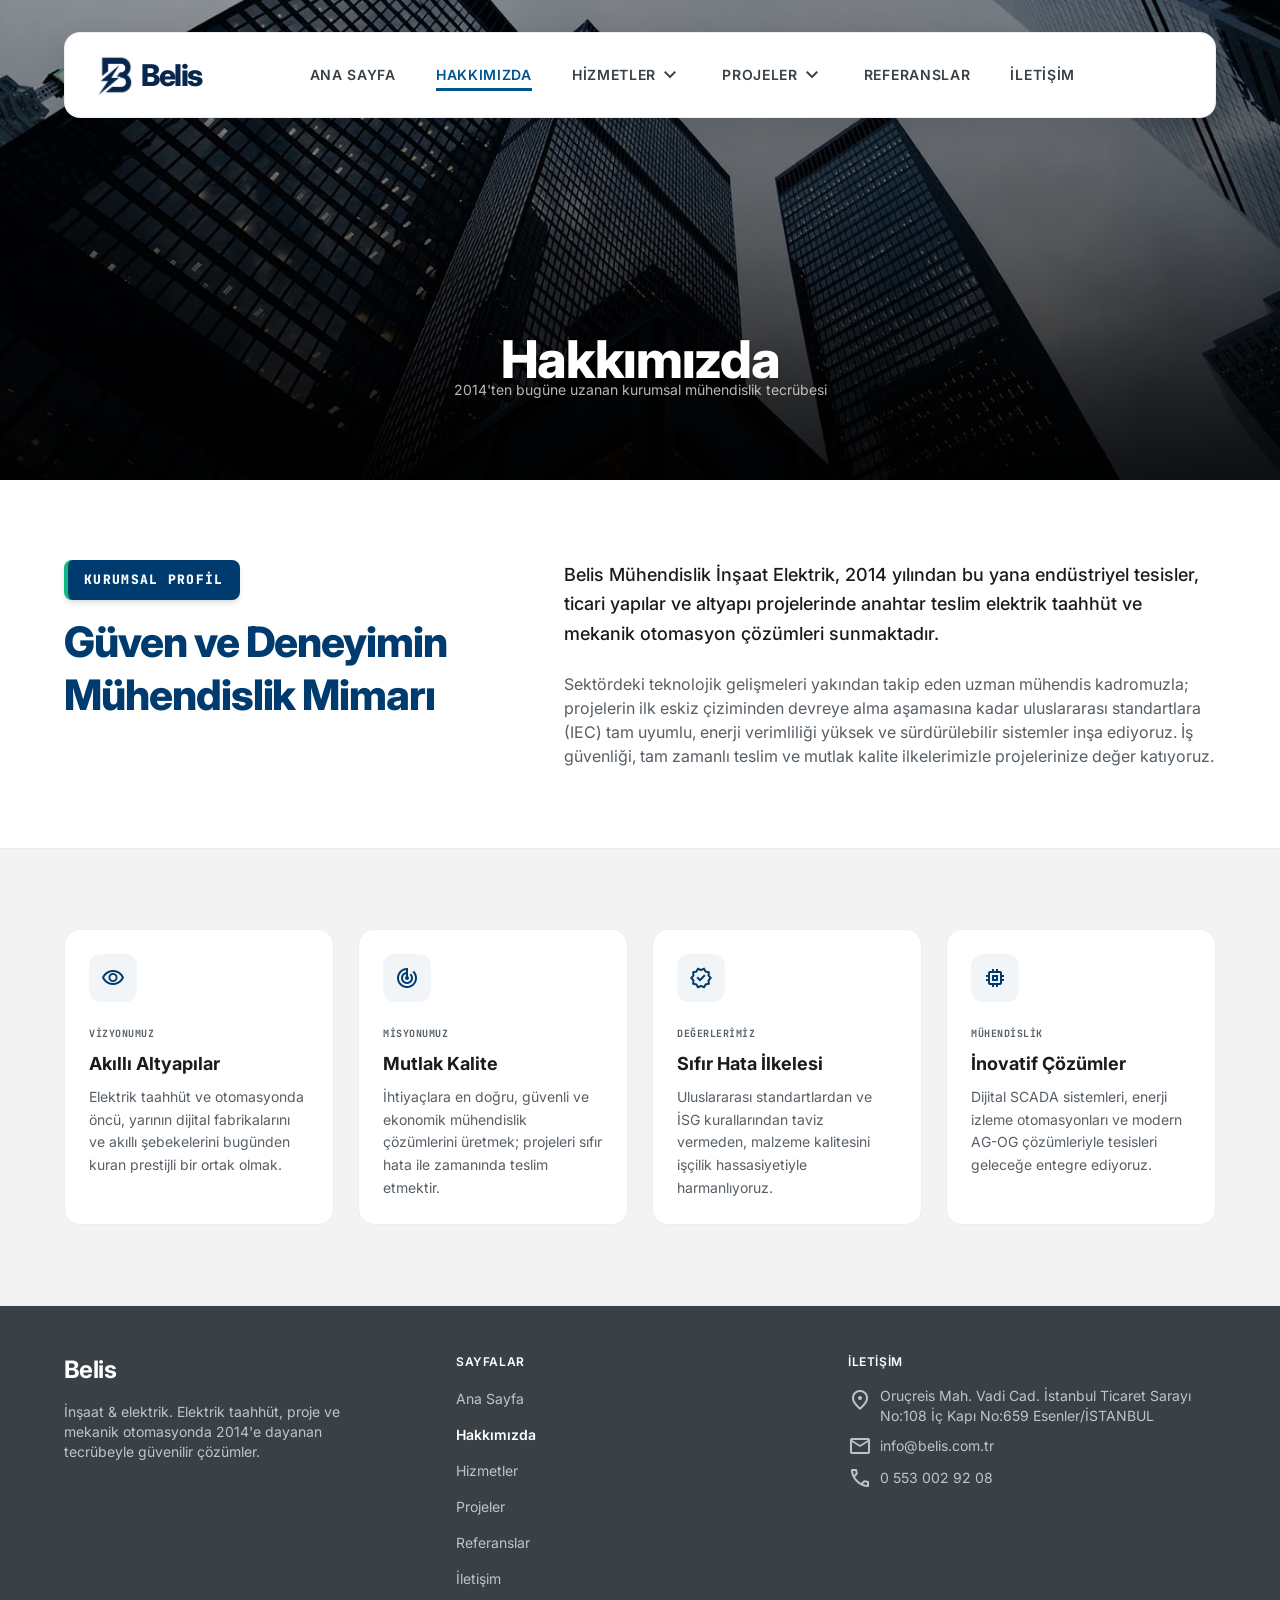
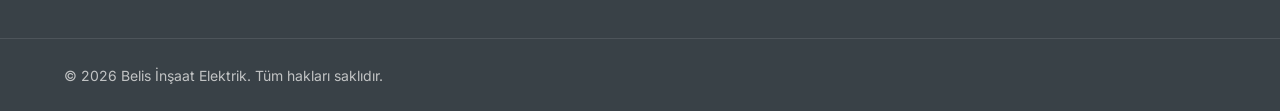
==== hakkimizda.html @ 2d5fd963 "İlk commit: Belis Elektrik kurumsal sitesi Statik HTML/Tailwind site (index, hakkımızda, hizmetler, " ====
<!DOCTYPE html>
<html lang="tr">
<head>
<meta charset="utf-8"/>
<meta content="width=device-width, initial-scale=1.0, viewport-fit=cover" name="viewport"/>
<title>Hakkımızda | Belis Mühendislik İnşaat Elektrik</title>
<meta content="Belis'in köklü geçmişi, vizyonu, misyonu ve endüstriyel elektrik taahhüt sektöründeki mühendislik ilkeleri." name="description"/>
<link rel="canonical" href="https://www.beliselektrik.com.tr/hakkimizda.html"/>
<meta property="og:type" content="website"/>
<meta property="og:site_name" content="Belis Mühendislik"/>
<meta property="og:locale" content="tr_TR"/>
<meta property="og:url" content="https://www.beliselektrik.com.tr/hakkimizda.html"/>
<meta property="og:title" content="Hakkımızda | Belis Mühendislik İnşaat Elektrik"/>
<meta property="og:description" content="Belis'in köklü geçmişi, vizyonu, misyonu ve endüstriyel elektrik taahhüt sektöründeki mühendislik ilkeleri."/>
<meta property="og:image" content="https://www.beliselektrik.com.tr/assets/hakkimizda_bg.jpg"/>
<meta name="twitter:card" content="summary_large_image"/>
<meta name="twitter:title" content="Hakkımızda | Belis Mühendislik İnşaat Elektrik"/>
<meta name="twitter:description" content="Belis'in köklü geçmişi, vizyonu, misyonu ve endüstriyel elektrik taahhüt sektöründeki mühendislik ilkeleri."/>
<meta name="twitter:image" content="https://www.beliselektrik.com.tr/assets/hakkimizda_bg.jpg"/>
<link rel="preconnect" href="https://fonts.googleapis.com"/>
<link rel="preconnect" href="https://fonts.gstatic.com" crossorigin="anonymous"/>
<link rel="icon" href="data:image/svg+xml,%3Csvg xmlns='http://www.w3.org/2000/svg' viewBox='0 0 64 64'%3E%3Crect width='64' height='64' rx='14' fill='%23003B6F'/%3E%3Cpath d='M37 6 14 38h13l-5 20 26-34H33l4-18z' fill='%2310B981'/%3E%3C/svg%3E"/>
<link href="assets/tailwind.css" rel="stylesheet"/>
<link href="https://fonts.googleapis.com/css2?family=Inter:wght@400;500;600;700;800&family=JetBrains+Mono:wght@400;500;600;700&display=swap" rel="stylesheet" media="print" onload="this.media='all'"/>
<link href="https://fonts.googleapis.com/css2?family=Material+Symbols+Outlined:wght,FILL@100..700,0..1&display=swap" rel="stylesheet" media="print" onload="this.media='all'"/>
<noscript><link href="https://fonts.googleapis.com/css2?family=Inter:wght@400;500;600;700;800&family=JetBrains+Mono:wght@400;500;600;700&display=swap" rel="stylesheet"/><link href="https://fonts.googleapis.com/css2?family=Material+Symbols+Outlined:wght,FILL@100..700,0..1&display=swap" rel="stylesheet"/><style>.material-symbols-outlined{opacity:1}</style></noscript>
<style>.material-symbols-outlined{opacity:0;transition:opacity .25s ease}html.ms-ready .material-symbols-outlined{opacity:1}</style>
<script>(function(){var r=function(){document.documentElement.classList.add('ms-ready')};if(document.fonts&&document.fonts.load){document.fonts.load('24px "Material Symbols Outlined"').then(r,r);setTimeout(r,2500)}else{r()}})();</script>

<style>
.brand-icon { height: 32px; width: auto; display: block; }
@media (min-width: 768px) { .brand-icon { height: 40px; } }
.brand-icon-mobile { height: 28px; width: auto; display: block; }
.page-banner { height: 320px; padding-bottom: 48px; }
@media (min-width: 768px) { .page-banner { height: 400px; padding-bottom: 80px; } }
@media (min-width: 1280px) { .page-banner { height: 480px; } }
.nav-link { position: relative; padding: 6px 0; }
.nav-link::after {
  content: ""; position: absolute; left: 0; bottom: 0; height: 3px; width: 100%;
  background: #00558f; transform: scaleX(0); transform-origin: left;
  transition: transform .3s cubic-bezier(0.4, 0, 0.2, 1);
}
.nav-link:hover::after, .nav-link.active::after { transform: scaleX(1); }
.brand-text-header, .brand-text-drawer { font-weight: 800; letter-spacing: -0.05em; color: #08274F; font-family: 'Inter', sans-serif; }
.brand-text-header { font-size: 24px; }
.brand-text-drawer { font-size: 24px; }
@media (min-width: 768px) { .brand-text-header { font-size: 30px; } }

/* ===== Mobil cam menü ===== */
#mobile-menu { visibility: hidden; }
#mobile-menu .mm-bg { opacity: 0; transition: opacity .3s ease; background: rgba(249,250,251,.72); backdrop-filter: blur(22px); -webkit-backdrop-filter: blur(22px); }
#mobile-menu .mm-item { opacity: 0; transform: translateY(16px); transition: opacity .4s ease, transform .4s ease; }
#mobile-menu.open { visibility: visible; }
#mobile-menu.open .mm-bg { opacity: 1; }
#mobile-menu.open .mm-item { opacity: 1; transform: none; }
#mobile-menu.open .mm-item:nth-child(1) { transition-delay: .18s; }
#mobile-menu.open .mm-item:nth-child(2) { transition-delay: .24s; }
#mobile-menu.open .mm-item:nth-child(3) { transition-delay: .30s; }
#mobile-menu.open .mm-item:nth-child(4) { transition-delay: .36s; }
#mobile-menu.open .mm-item:nth-child(5) { transition-delay: .42s; }
#mobile-menu.open .mm-item:nth-child(6) { transition-delay: .48s; }
#mobile-menu.open .mm-item:nth-child(7) { transition-delay: .54s; }
.mm-link { display: flex; align-items: center; justify-content: space-between; padding: 14px 6px; font-size: 17px; font-weight: 700; color: #1a2733; border-bottom: 1px solid rgba(57,65,71,.1); }
.mm-sub { display: flex; flex-direction: column; max-height: 0; overflow: hidden; transition: max-height .35s ease; }
.mm-sub > a, .mm-sub > button { flex-shrink: 0; }
/* Menü açıkken üst bar üstte kalır; hamburger simgesi yerinde X'e dönüşür */
#close-mm-btn { display: none; }
#mobile-menu .relative > div:first-child { display: none; } /* menü içi eski Belis+X satırı */
#mobile-menu nav { padding-top: 56px; }
body.mm-open #site-header { z-index: 70; }
.mm-sub.open { max-height: 260px; }
.mm-sub a { display: flex; align-items: center; gap: 10px; width: 100%; padding: 12px 8px 12px 18px; font-size: 15px; font-weight: 600; color: #394147; }
.mm-sub .sub-dot { width: 7px; height: 7px; border-radius: 9999px; background: #FF9500; box-shadow: 0 0 0 3px rgba(255,149,0,.18); flex-shrink: 0; }
.mm-chev { transition: transform .3s ease; }
.mm-chev.rot { transform: rotate(180deg); }

/* ===== iPhone çentik / güvenli alan ===== */
@supports (padding: env(safe-area-inset-top)) {
  #site-header { padding-top: env(safe-area-inset-top); }
  #mobile-menu > div.relative {
    padding-top: calc(1.75rem + env(safe-area-inset-top));
    padding-bottom: calc(2.5rem + env(safe-area-inset-bottom));
  }
}
@media (prefers-reduced-motion: reduce) {
  #mobile-menu .mm-bg, #mobile-menu .mm-item, .mm-sub, .mm-chev { transition: none; }
}
</style>
</head>
<body class="bg-background text-on-background font-body text-body-md antialiased overflow-x-hidden">

<!-- MOBIL ÇEKMECE MENÜ -->
<!-- MOBİL CAM MENÜ -->
<div class="fixed inset-0 z-[60] hidden" id="mobile-menu">
  <div class="mm-bg absolute inset-0"></div>
  <div class="relative h-full flex flex-col px-7 pt-7 pb-10 overflow-y-auto">
    <div class="flex items-center justify-between mb-8">
      <span class="flex items-center gap-2">
        <img src="assets/belis-icon.png" alt="" aria-hidden="true" class="brand-icon-mobile" width="36" height="40"/>
        <span class="brand-text-drawer">Belis</span>
      </span>
      <button aria-label="Menüyü kapat" class="p-2.5 bg-white/80 rounded-full shadow-sm text-industrial-gray" id="close-mm-btn">
        <span class="material-symbols-outlined">close</span>
      </button>
    </div>
    <nav class="flex flex-col">
      <a class="mm-item mm-link" href="index.html">Ana Sayfa</a>
      <a class="mm-item mm-link text-primary" href="hakkimizda.html">Hakkımızda</a>
      <div class="mm-item">
        <button class="mm-link w-full" id="mm-hizmetler-btn" type="button">
          Hizmetler
          <span class="material-symbols-outlined mm-chev" id="mm-chev">expand_more</span>
        </button>
        <div class="mm-sub" id="mm-sub">
          <a href="hizmetler.html?kategori=alcak-gerilim"><span class="sub-dot"></span> Alçak Gerilim Sistemleri</a>
          <a href="hizmetler.html?kategori=zayif-akim"><span class="sub-dot"></span> Zayıf Akım Sistemleri</a>
          <a href="hizmetler.html?kategori=orta-gerilim"><span class="sub-dot"></span> Orta Gerilim Sistemleri</a>
        </div>
      </div>
      <div class="mm-item">
        <button class="mm-link w-full" id="mm-projeler-btn" type="button">
          Projeler
          <span class="material-symbols-outlined mm-chev" id="mm-chev-projeler">expand_more</span>
        </button>
        <div class="mm-sub" id="mm-sub-projeler">
          <a href="projeler.html?durum=tamamlanan"><span class="sub-dot"></span> Tamamlanan Projeler</a>
          <a href="projeler.html?durum=devam-eden"><span class="sub-dot"></span> Devam Eden Projeler</a>
        </div>
      </div>
      <a class="mm-item mm-link" href="referanslar.html">Referanslar</a>
      <a class="mm-item mm-link" href="iletisim.html">İletişim</a>
    </nav>
  </div>
</div>

<!-- SABİT ÜST MENÜ (HEADER) -->
<header class="fixed top-0 w-full z-40 mt-3 md:mt-8 px-margin-mobile md:px-margin-desktop" id="site-header">
  <div class="max-w-max-width mx-auto bg-white shadow-[0_10px_30px_rgba(0,0,0,0.12)] rounded-2xl border border-gray-200/70 flex items-center justify-between px-4 py-2 md:px-8 md:py-4 transition-all duration-300">
    <div class="flex items-center gap-4">
      <a class="brand flex items-center gap-2" href="index.html">
        <img src="assets/belis-icon.png" alt="" aria-hidden="true" class="brand-icon" width="36" height="40"/>
        <span class="brand-text-header">Belis</span>
      </a>
    </div>
    <nav class="hidden lg:flex items-center gap-10">
      <a class="nav-link text-industrial-gray hover:text-primary font-body text-label-bold tracking-wider uppercase transition-colors" href="index.html">Ana Sayfa</a>
      <a class="nav-link text-primary font-body text-label-bold tracking-wider uppercase transition-colors active" href="hakkimizda.html">Hakkımızda</a>
      <div class="relative group py-2">
        <a class="nav-link text-industrial-gray hover:text-primary font-body text-label-bold tracking-wider uppercase transition-colors flex items-center gap-0.5 cursor-pointer" href="hizmetler.html">
          Hizmetler <span class="material-symbols-outlined text-[18px]">expand_more</span>
        </a>
        <div class="absolute left-0 top-full pt-4 hidden group-hover:block z-50">
          <div class="w-56 bg-[#1a202c] border border-gray-700 rounded-xl shadow-xl py-2">
            <a href="hizmetler.html?kategori=alcak-gerilim" class="block w-full text-left px-5 py-3 text-sm font-semibold text-white hover:bg-gray-800 hover:text-primary transition-colors uppercase tracking-wider">Alçak Gerilim</a>
            <a href="hizmetler.html?kategori=zayif-akim" class="block w-full text-left px-5 py-3 text-sm font-semibold text-white hover:bg-gray-800 hover:text-primary transition-colors uppercase tracking-wider">Zayıf Akım</a>
            <a href="hizmetler.html?kategori=orta-gerilim" class="block w-full text-left px-5 py-3 text-sm font-semibold text-white hover:bg-gray-800 hover:text-primary transition-colors uppercase tracking-wider">Orta Gerilim</a>
          </div>
        </div>
      </div>
      <div class="relative group py-2">
        <a class="nav-link text-industrial-gray hover:text-primary font-body text-label-bold tracking-wider uppercase transition-colors flex items-center gap-0.5 cursor-pointer" href="projeler.html">
          Projeler <span class="material-symbols-outlined text-[18px]">expand_more</span>
        </a>
        <div class="absolute left-0 top-full pt-4 hidden group-hover:block z-50">
          <div class="w-56 bg-[#1a202c] border border-gray-700 rounded-xl shadow-xl py-2">
            <a href="projeler.html?durum=tamamlanan" class="block w-full text-left px-5 py-3 text-sm font-semibold text-white hover:bg-gray-800 hover:text-primary transition-colors uppercase tracking-wider">Tamamlanan Projeler</a>
            <a href="projeler.html?durum=devam-eden" class="block w-full text-left px-5 py-3 text-sm font-semibold text-white hover:bg-gray-800 hover:text-primary transition-colors uppercase tracking-wider">Devam Eden Projeler</a>
          </div>
        </div>
      </div>
      <a class="nav-link text-industrial-gray hover:text-primary font-body text-label-bold tracking-wider uppercase transition-colors" href="referanslar.html">Referanslar</a>
      <a class="nav-link text-industrial-gray hover:text-primary font-body text-label-bold tracking-wider uppercase transition-colors" href="iletisim.html">İletişim</a>
    </nav>
    <div class="flex items-center gap-3">
      <button aria-label="Menüyü aç" class="lg:hidden p-2 text-industrial-gray hover:bg-black/5 rounded-full flex items-center" id="menu-btn"><span class="material-symbols-outlined text-[26px]">menu</span></button>
    </div>
  </div>
</header>

<main>
  <!-- SİNEMATİK ARKA PLANLI SAYFA BAŞLIĞI BANNERI -->
  <section class="page-banner relative w-full flex items-end justify-center overflow-hidden bg-industrial-gray">
    <img src="assets/hakkimizda_bg.jpg" alt="Belis Mühendislik Hakkımızda" width="1600" height="533" fetchpriority="high" decoding="async" class="absolute inset-0 z-0 w-full h-full object-cover select-none pointer-events-none"/>
    <div class="absolute inset-0 z-10 bg-gradient-to-t from-black/80 via-black/50 to-black/30"></div>
    <div class="relative z-20 max-w-max-width mx-auto px-margin-mobile md:px-margin-desktop text-center w-full">
      <h1 class="text-[36px] md:text-[52px] font-extrabold text-surface-white tracking-tight drop-shadow-md">
        Hakkımızda
      </h1>
      <p class="text-surface-variant/80 text-body-sm mt-2 max-w-xl mx-auto drop-shadow">
        2014'ten bugüne uzanan kurumsal mühendislik tecrübesi
      </p>
    </div>
  </section>

  <!-- BİZ KİMİZ / KURUMSAL ÖZET BÖLÜMÜ -->
  <section class="py-14 md:py-20 bg-white">
    <div class="max-w-max-width mx-auto px-margin-mobile md:px-margin-desktop">
      <div class="grid grid-cols-1 lg:grid-cols-12 gap-12 items-start">
        <div class="lg:col-span-5">
          <span class="inline-flex items-center max-w-max px-4 py-2 rounded-lg bg-[#003B6F] text-white font-label text-[13px] font-extrabold tracking-widest uppercase mb-4 shadow-md border-l-4 border-[#10B981]">
            KURUMSAL PROFİL
          </span>
          <h2 class="text-[32px] md:text-[42px] font-extrabold text-[#003B6F] leading-tight tracking-tight">
            Güven ve Deneyimin Mühendislik Mimarı
          </h2>
        </div>
        <div class="lg:col-span-7 text-on-surface-variant space-y-6 text-body-lg leading-relaxed">
          <p class="font-medium text-on-surface">
            Belis Mühendislik İnşaat Elektrik, 2014 yılından bu yana endüstriyel tesisler, ticari yapılar ve altyapı projelerinde anahtar teslim elektrik taahhüt ve mekanik otomasyon çözümleri sunmaktadır.
          </p>
          <p class="text-body-md text-secondary">
            Sektördeki teknolojik gelişmeleri yakından takip eden uzman mühendis kadromuzla; projelerin ilk eskiz çiziminden devreye alma aşamasına kadar uluslararası standartlara (IEC) tam uyumlu, enerji verimliliği yüksek ve sürdürülebilir sistemler inşa ediyoruz. İş güvenliği, tam zamanlı teslim ve mutlak kalite ilkelerimizle projelerinize değer katıyoruz.
          </p>
        </div>
      </div>
    </div>
  </section>

  <!-- VİZYON, MİSYON, KALİTE & TEKNOLOJİ (4'LÜ PARLAMA EFEKTLİ KARTLAR) -->
  <section class="py-14 md:py-20 bg-surface-container-low border-t border-b border-outline-variant/20">
    <div class="max-w-max-width mx-auto px-margin-mobile md:px-margin-desktop">
      <div class="grid grid-cols-1 sm:grid-cols-2 lg:grid-cols-4 gap-6">
        
        <!-- 1. Vizyon Kartı -->
        <div class="group bg-white rounded-2xl p-6 border border-outline-variant/30 hover:border-[#10B981] hover:shadow-[0_15px_30px_rgba(16,185,129,0.12)] hover:-translate-y-1 transition-all duration-300 flex flex-col cursor-pointer">
          <div class="w-12 h-12 rounded-xl bg-[#003B6F]/5 flex items-center justify-center text-[#003B6F] mb-5 transition-all duration-300 group-hover:bg-[#10B981] group-hover:text-white transform group-hover:rotate-12">
            <span class="material-symbols-outlined text-[24px]">visibility</span>
          </div>
          <span class="text-[10px] font-label font-bold tracking-wider text-secondary uppercase mb-1">VİZYONUMUZ</span>
          <h3 class="text-body-lg text-on-surface font-bold mb-2 group-hover:text-[#003B6F] transition-colors">Akıllı Altyapılar</h3>
          <p class="text-body-sm text-secondary leading-relaxed">
            Elektrik taahhüt ve otomasyonda öncü, yarının dijital fabrikalarını ve akıllı şebekelerini bugünden kuran prestijli bir ortak olmak.
          </p>
        </div>

        <!-- 2. Misyon Kartı -->
        <div class="group bg-white rounded-2xl p-6 border border-outline-variant/30 hover:border-[#10B981] hover:shadow-[0_15px_30px_rgba(16,185,129,0.12)] hover:-translate-y-1 transition-all duration-300 flex flex-col cursor-pointer">
          <div class="w-12 h-12 rounded-xl bg-[#003B6F]/5 flex items-center justify-center text-[#003B6F] mb-5 transition-all duration-300 group-hover:bg-[#10B981] group-hover:text-white transform group-hover:rotate-12">
            <span class="material-symbols-outlined text-[24px]">track_changes</span>
          </div>
          <span class="text-[10px] font-label font-bold tracking-wider text-secondary uppercase mb-1">MİSYONUMUZ</span>
          <h3 class="text-body-lg text-on-surface font-bold mb-2 group-hover:text-[#003B6F] transition-colors">Mutlak Kalite</h3>
          <p class="text-body-sm text-secondary leading-relaxed">
            İhtiyaçlara en doğru, güvenli ve ekonomik mühendislik çözümlerini üretmek; projeleri sıfır hata ile zamanında teslim etmektir.
          </p>
        </div>

        <!-- 3. Kalite Politikası -->
        <div class="group bg-white rounded-2xl p-6 border border-outline-variant/30 hover:border-[#10B981] hover:shadow-[0_15px_30px_rgba(16,185,129,0.12)] hover:-translate-y-1 transition-all duration-300 flex flex-col cursor-pointer">
          <div class="w-12 h-12 rounded-xl bg-[#003B6F]/5 flex items-center justify-center text-[#003B6F] mb-5 transition-all duration-300 group-hover:bg-[#10B981] group-hover:text-white transform group-hover:rotate-12">
            <span class="material-symbols-outlined text-[24px]">verified</span>
          </div>
          <span class="text-[10px] font-label font-bold tracking-wider text-secondary uppercase mb-1">DEĞERLERİMİZ</span>
          <h3 class="text-body-lg text-on-surface font-bold mb-2 group-hover:text-[#003B6F] transition-colors">Sıfır Hata İlkelesi</h3>
          <p class="text-body-sm text-secondary leading-relaxed">
            Uluslararası standartlardan ve İSG kurallarından taviz vermeden, malzeme kalitesini işçilik hassasiyetiyle harmanlıyoruz.
          </p>
        </div>

        <!-- 4. Teknoloji Odağı -->
        <div class="group bg-white rounded-2xl p-6 border border-outline-variant/30 hover:border-[#10B981] hover:shadow-[0_15px_30px_rgba(16,185,129,0.12)] hover:-translate-y-1 transition-all duration-300 flex flex-col cursor-pointer">
          <div class="w-12 h-12 rounded-xl bg-[#003B6F]/5 flex items-center justify-center text-[#003B6F] mb-5 transition-all duration-300 group-hover:bg-[#10B981] group-hover:text-white transform group-hover:rotate-12">
            <span class="material-symbols-outlined text-[24px]">memory</span>
          </div>
          <span class="text-[10px] font-label font-bold tracking-wider text-secondary uppercase mb-1">MÜHENDİSLİK</span>
          <h3 class="text-body-lg text-on-surface font-bold mb-2 group-hover:text-[#003B6F] transition-colors">İnovatif Çözümler</h3>
          <p class="text-body-sm text-secondary leading-relaxed">
            Dijital SCADA sistemleri, enerji izleme otomasyonları ve modern AG-OG çözümleriyle tesisleri geleceğe entegre ediyoruz.
          </p>
        </div>

      </div>
    </div>
  </section>
</main>

<!-- ALT BİLGİ ALANI (FOOTER) -->
<footer class="bg-industrial-gray text-surface-white w-full">
<div class="grid grid-cols-1 md:grid-cols-12 gap-gutter px-margin-mobile md:px-margin-desktop py-12 max-w-max-width mx-auto">
<div class="md:col-span-4 flex flex-col mb-8 md:mb-0">
<span class="text-headline-md text-surface-white font-bold tracking-tight mb-4">Belis</span>
<p class="text-body-sm text-surface-variant/80 max-w-xs mb-6">İnşaat &amp; elektrik. Elektrik taahhüt, proje ve mekanik otomasyonda 2014'e dayanan tecrübeyle güvenilir çözümler.</p>
</div>
<div class="md:col-span-4 flex flex-col mb-8 md:mb-0">
<h4 class="text-label-bold text-surface-white mb-4 uppercase tracking-wider text-xs">Sayfalar</h4>
<ul class="flex flex-col gap-3">
<li><a class="text-body-sm text-surface-variant/80 hover:text-surface-white" href="index.html">Ana Sayfa</a></li>
<li><a class="text-body-sm text-surface-white font-semibold" href="hakkimizda.html">Hakkımızda</a></li>
<li><a class="text-body-sm text-surface-variant/80 hover:text-surface-white" href="hizmetler.html">Hizmetler</a></li>
<li><a class="text-body-sm text-surface-variant/80 hover:text-surface-white" href="projeler.html">Projeler</a></li>
<li><a class="text-body-sm text-surface-variant/80 hover:text-surface-white" href="referanslar.html">Referanslar</a></li>
<li><a class="text-body-sm text-surface-variant/80 hover:text-surface-white" href="iletisim.html">İletişim</a></li>
</ul>
</div>
<div class="md:col-span-4 flex flex-col">
<h4 class="text-label-bold text-surface-white mb-4 uppercase tracking-wider text-xs">İletişim</h4>
<address class="text-body-sm text-surface-variant/80 not-italic flex flex-col gap-2">
<span class="flex items-start gap-2"><span class="material-symbols-outlined text-[16px] mt-0.5">location_on</span> Oruçreis Mah. Vadi Cad. İstanbul Ticaret Sarayı No:108 İç Kapı No:659 Esenler/İSTANBUL</span>
<span class="flex items-center gap-2"><span class="material-symbols-outlined text-[16px]">mail</span> info@belis.com.tr</span>
<span class="flex items-center gap-2"><span class="material-symbols-outlined text-[16px]">call</span> 0 553 002 92 08</span>
</address>
</div>
</div>
<div class="w-full border-t border-surface-white/10 px-margin-mobile md:px-margin-desktop py-6">
<div class="max-w-max-width mx-auto">
<span class="text-body-sm text-surface-variant/80">© <span id="current-year">2026</span> Belis İnşaat Elektrik. Tüm hakları saklıdır.</span>
</div>
</div>
</footer>

<script>
    // Mobil cam menü
  const menuBtn = document.getElementById('menu-btn');
  const mm = document.getElementById('mobile-menu');
  const closeMmBtn = document.getElementById('close-mm-btn');
  const mmHizBtn = document.getElementById('mm-hizmetler-btn');
  const mmSub = document.getElementById('mm-sub');
  const mmChev = document.getElementById('mm-chev');

  const menuIcon = menuBtn ? menuBtn.querySelector('.material-symbols-outlined') : null;
  function openMm() {
    mm.classList.remove('hidden');
    document.body.classList.add('mm-open');
    if (menuIcon) menuIcon.textContent = 'close';
    if (menuBtn) menuBtn.setAttribute('aria-label', 'Menüyü kapat');
    requestAnimationFrame(() => requestAnimationFrame(() => mm.classList.add('open')));
    document.body.style.overflow = 'hidden';
  }
  function closeMm() {
    mm.classList.remove('open');
    document.body.classList.remove('mm-open');
    if (menuIcon) menuIcon.textContent = 'menu';
    if (menuBtn) menuBtn.setAttribute('aria-label', 'Menüyü aç');
    setTimeout(() => mm.classList.add('hidden'), 400);
    document.body.style.overflow = '';
  }
  if (menuBtn) menuBtn.addEventListener('click', () => {
    if (document.body.classList.contains('mm-open')) closeMm(); else openMm();
  });
  if (closeMmBtn) closeMmBtn.addEventListener('click', closeMm);

  // Footer yılı
  const yearEl = document.getElementById('current-year');
  if (yearEl) yearEl.textContent = new Date().getFullYear();
  if (mmHizBtn) mmHizBtn.addEventListener('click', () => {
    mmSub.classList.toggle('open');
    mmChev.classList.toggle('rot');
  });

  // Mobil menü: Projeler alt menüsü
  const mmProjBtn = document.getElementById('mm-projeler-btn');
  const mmSubProj = document.getElementById('mm-sub-projeler');
  const mmChevProj = document.getElementById('mm-chev-projeler');
  if (mmProjBtn) mmProjBtn.addEventListener('click', () => {
    mmSubProj.classList.toggle('open');
    mmChevProj.classList.toggle('rot');
  });
</script>
</body>
</html>
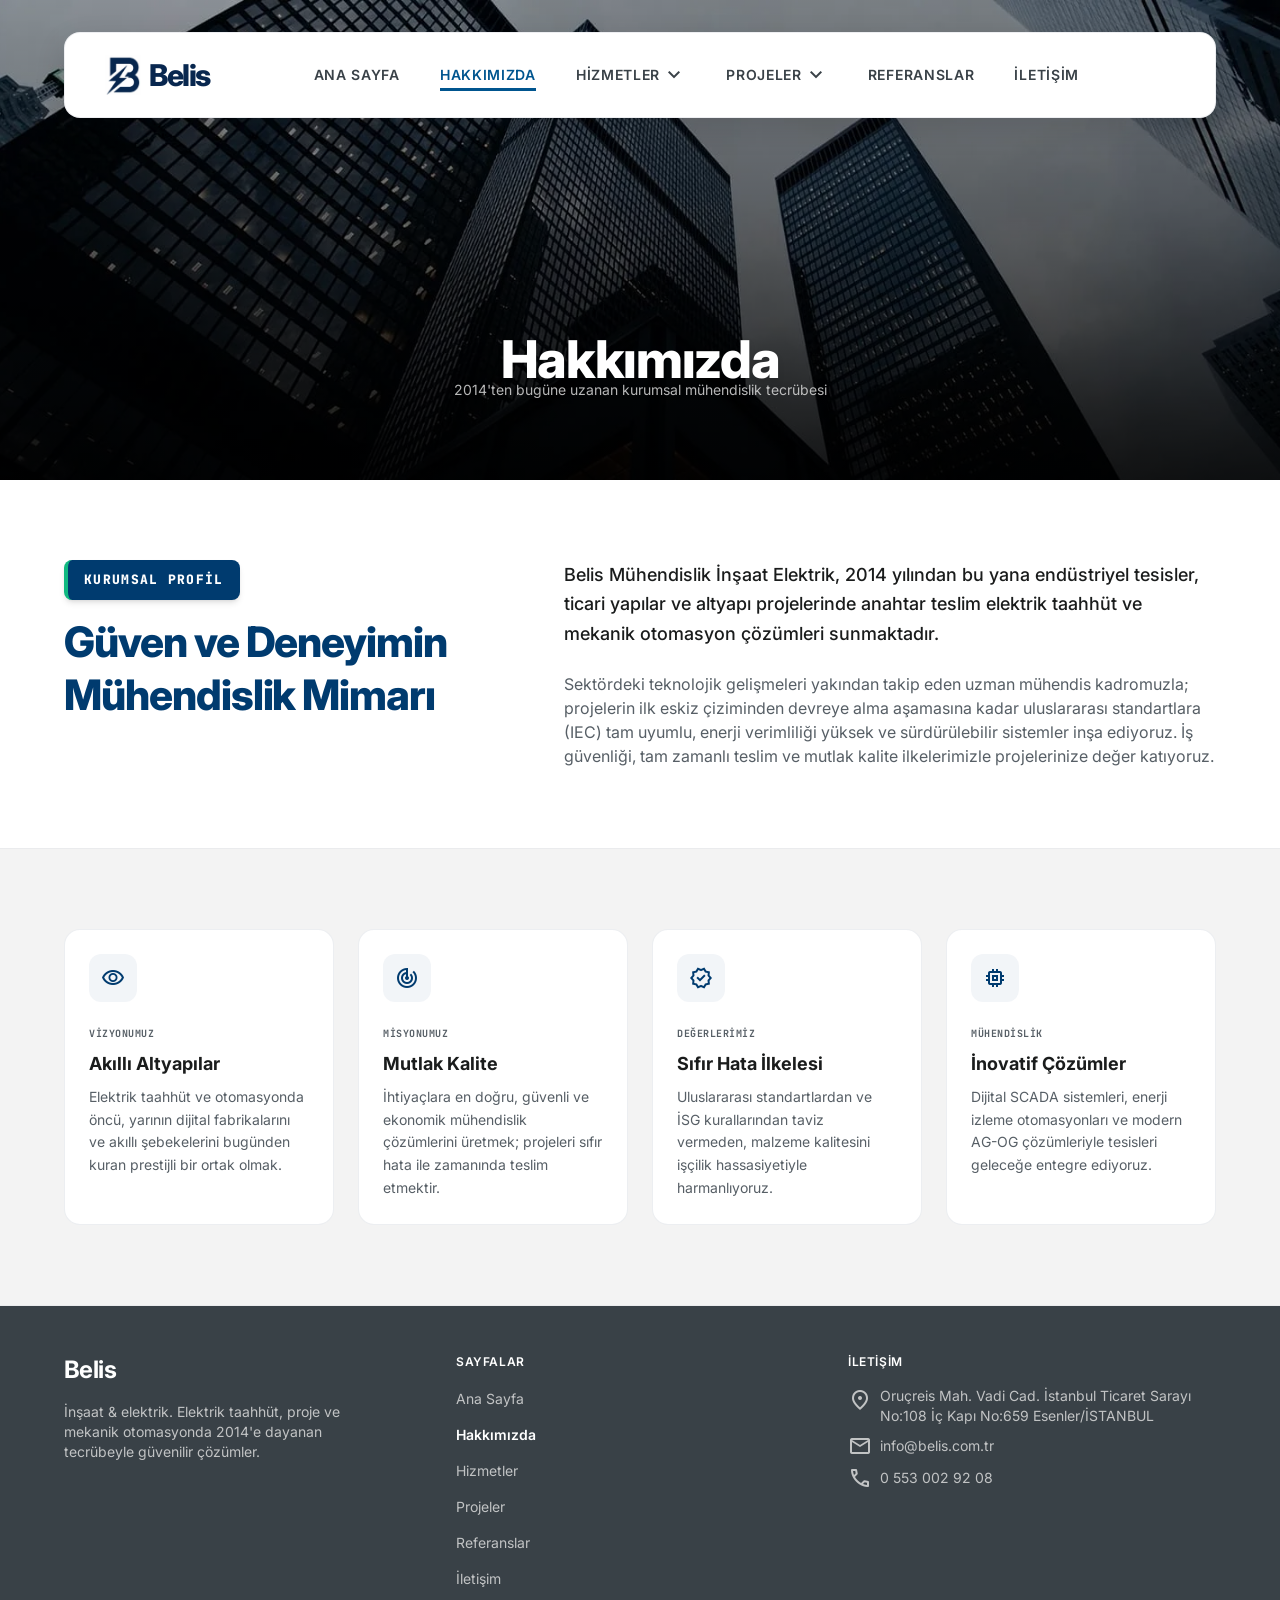
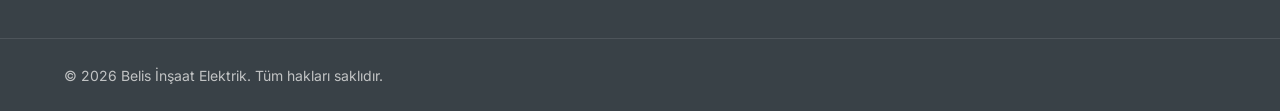
==== commit 1b17a26b: "Perf: WebP gorseller + responsive hero + ogl'i dinamik import'a cevir Lighthouse performans skoru ma" ====
--- a/hakkimizda.html
+++ b/hakkimizda.html
@@ -28,6 +28,7 @@
 <script>(function(){var r=function(){document.documentElement.classList.add('ms-ready')};if(document.fonts&&document.fonts.load){document.fonts.load('24px "Material Symbols Outlined"').then(r,r);setTimeout(r,2500)}else{r()}})();</script>
 
 <style>
+picture { display: contents; }
 .brand-icon { height: 32px; width: auto; display: block; }
 @media (min-width: 768px) { .brand-icon { height: 40px; } }
 .brand-icon-mobile { height: 28px; width: auto; display: block; }
@@ -96,7 +97,7 @@
   <div class="relative h-full flex flex-col px-7 pt-7 pb-10 overflow-y-auto">
     <div class="flex items-center justify-between mb-8">
       <span class="flex items-center gap-2">
-        <img src="assets/belis-icon.png" alt="" aria-hidden="true" class="brand-icon-mobile" width="36" height="40"/>
+        <picture><source type="image/webp" srcset="assets/belis-icon.webp"/><img src="assets/belis-icon.png" alt="" aria-hidden="true" class="brand-icon-mobile" width="36" height="40"/></picture>
         <span class="brand-text-drawer">Belis</span>
       </span>
       <button aria-label="Menüyü kapat" class="p-2.5 bg-white/80 rounded-full shadow-sm text-industrial-gray" id="close-mm-btn">
@@ -138,7 +139,7 @@
   <div class="max-w-max-width mx-auto bg-white shadow-[0_10px_30px_rgba(0,0,0,0.12)] rounded-2xl border border-gray-200/70 flex items-center justify-between px-4 py-2 md:px-8 md:py-4 transition-all duration-300">
     <div class="flex items-center gap-4">
       <a class="brand flex items-center gap-2" href="index.html">
-        <img src="assets/belis-icon.png" alt="" aria-hidden="true" class="brand-icon" width="36" height="40"/>
+        <picture><source type="image/webp" srcset="assets/belis-icon.webp"/><img src="assets/belis-icon.png" alt="" aria-hidden="true" class="brand-icon" width="36" height="40"/></picture>
         <span class="brand-text-header">Belis</span>
       </a>
     </div>
@@ -180,7 +181,7 @@
 <main>
   <!-- SİNEMATİK ARKA PLANLI SAYFA BAŞLIĞI BANNERI -->
   <section class="page-banner relative w-full flex items-end justify-center overflow-hidden bg-industrial-gray">
-    <img src="assets/hakkimizda_bg.jpg" alt="Belis Mühendislik Hakkımızda" width="1600" height="533" fetchpriority="high" decoding="async" class="absolute inset-0 z-0 w-full h-full object-cover select-none pointer-events-none"/>
+    <picture><source type="image/webp" srcset="assets/hakkimizda_bg-900.webp 900w, assets/hakkimizda_bg.webp 1600w" sizes="100vw"/><source type="image/jpeg" srcset="assets/hakkimizda_bg-900.jpg 900w, assets/hakkimizda_bg.jpg 1600w" sizes="100vw"/><img src="assets/hakkimizda_bg.jpg" alt="Belis Mühendislik Hakkımızda" width="1600" height="533" fetchpriority="high" decoding="async" class="absolute inset-0 z-0 w-full h-full object-cover select-none pointer-events-none"/></picture>
     <div class="absolute inset-0 z-10 bg-gradient-to-t from-black/80 via-black/50 to-black/30"></div>
     <div class="relative z-20 max-w-max-width mx-auto px-margin-mobile md:px-margin-desktop text-center w-full">
       <h1 class="text-[36px] md:text-[52px] font-extrabold text-surface-white tracking-tight drop-shadow-md">
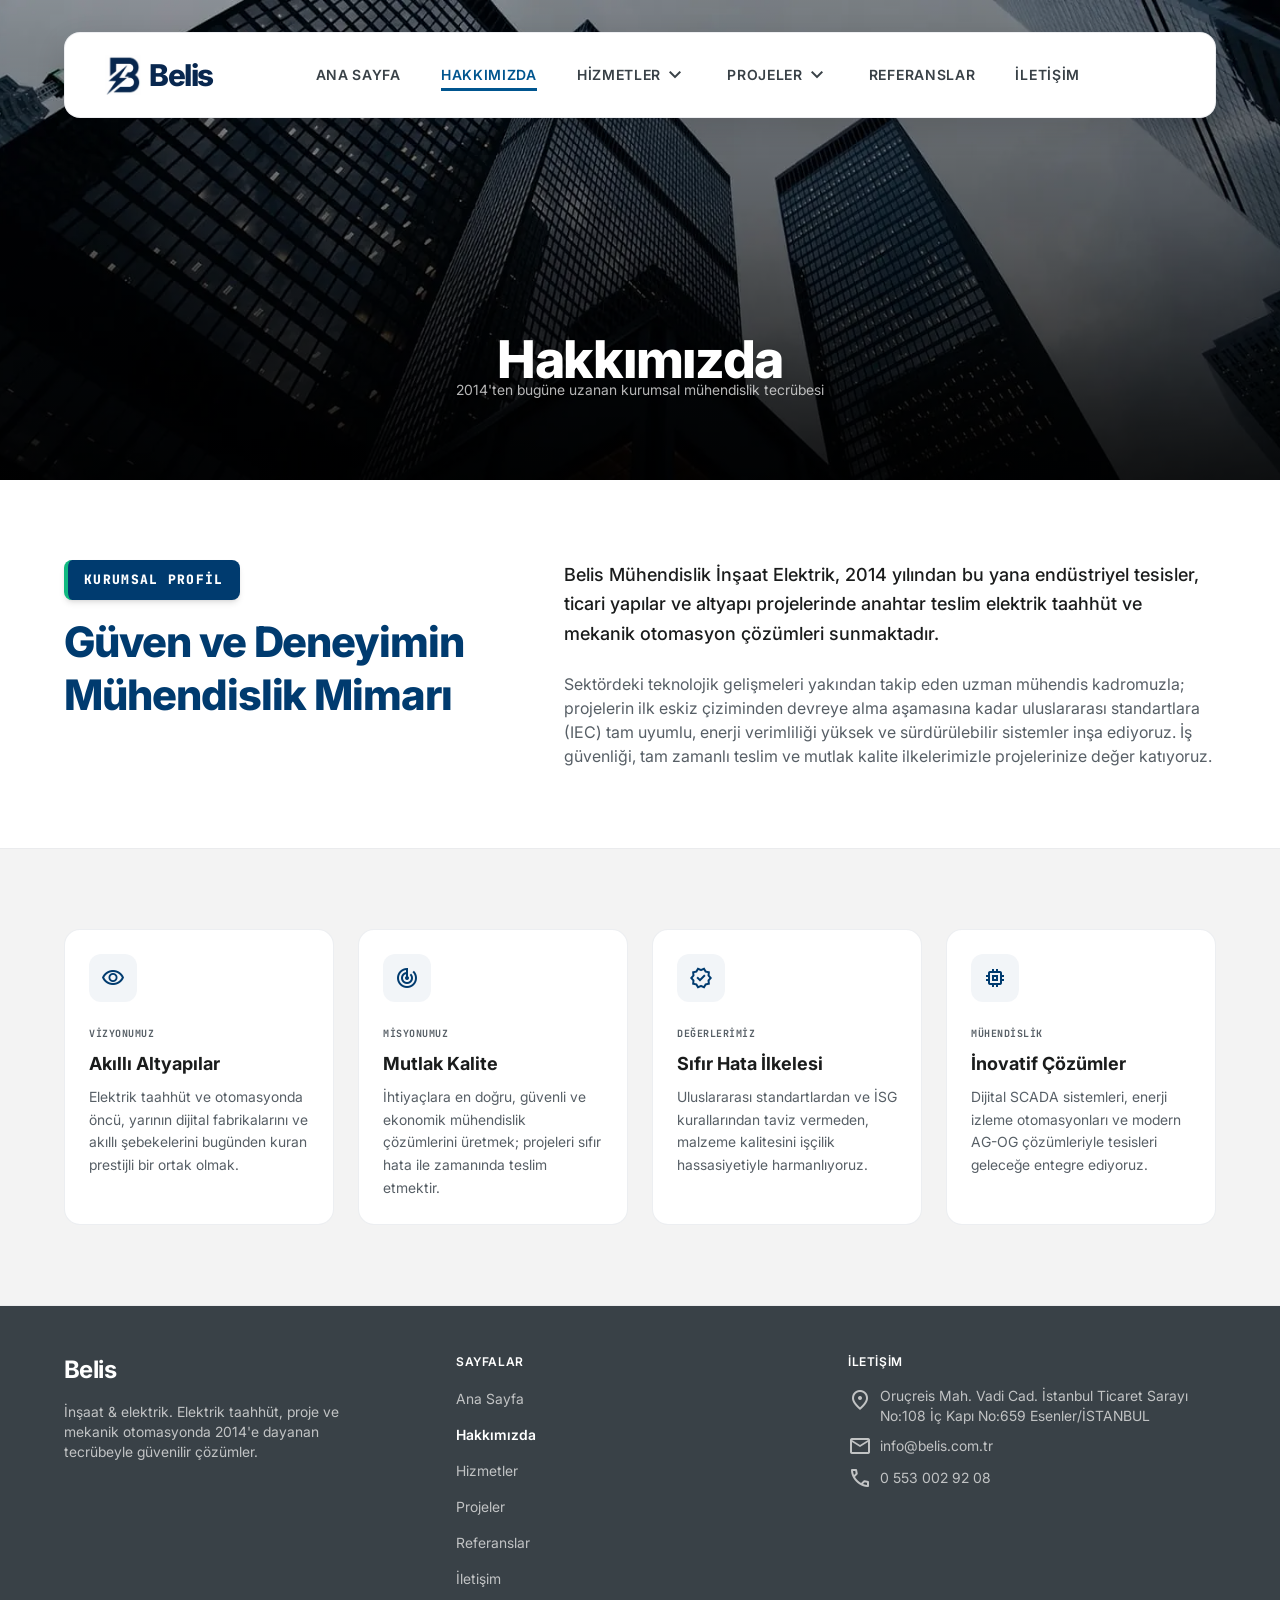
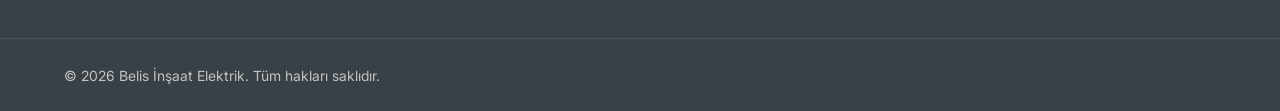
==== commit 84d095b8: "Perf: Inter ve JetBrains Mono'yu kendi sunucumuza al (subset, 172KB -> 88KB) Google Fonts bagimlilig" ====
--- a/hakkimizda.html
+++ b/hakkimizda.html
@@ -20,10 +20,17 @@
 <link rel="preconnect" href="https://fonts.googleapis.com"/>
 <link rel="preconnect" href="https://fonts.gstatic.com" crossorigin="anonymous"/>
 <link rel="icon" href="data:image/svg+xml,%3Csvg xmlns='http://www.w3.org/2000/svg' viewBox='0 0 64 64'%3E%3Crect width='64' height='64' rx='14' fill='%23003B6F'/%3E%3Cpath d='M37 6 14 38h13l-5 20 26-34H33l4-18z' fill='%2310B981'/%3E%3C/svg%3E"/>
+<link rel="preload" href="assets/fonts/inter-subset.woff2" as="font" type="font/woff2" crossorigin="anonymous"/>
 <link href="assets/tailwind.css" rel="stylesheet"/>
-<link href="https://fonts.googleapis.com/css2?family=Inter:wght@400;500;600;700;800&family=JetBrains+Mono:wght@400;500;600;700&display=swap" rel="stylesheet" media="print" onload="this.media='all'"/>
+<style>
+/* Yerel (self-hosted) variable fontlar — sitede kullanılan karakterlere
+   subset edilmiş. Google Fonts'a bağımlılık yok. wght ekseni serbest,
+   yani tüm kalınlıklar tek dosyadan gelir. */
+@font-face{font-family:'Inter';font-style:normal;font-weight:100 900;font-display:swap;src:url(assets/fonts/inter-subset.woff2) format('woff2')}
+@font-face{font-family:'JetBrains Mono';font-style:normal;font-weight:100 800;font-display:swap;src:url(assets/fonts/jetbrainsmono-subset.woff2) format('woff2')}
+</style>
 <link href="https://fonts.googleapis.com/css2?family=Material+Symbols+Outlined:wght,FILL@100..700,0..1&display=swap" rel="stylesheet" media="print" onload="this.media='all'"/>
-<noscript><link href="https://fonts.googleapis.com/css2?family=Inter:wght@400;500;600;700;800&family=JetBrains+Mono:wght@400;500;600;700&display=swap" rel="stylesheet"/><link href="https://fonts.googleapis.com/css2?family=Material+Symbols+Outlined:wght,FILL@100..700,0..1&display=swap" rel="stylesheet"/><style>.material-symbols-outlined{opacity:1}</style></noscript>
+<noscript><link href="https://fonts.googleapis.com/css2?family=Material+Symbols+Outlined:wght,FILL@100..700,0..1&display=swap" rel="stylesheet"/><style>.material-symbols-outlined{opacity:1}</style></noscript>
 <style>.material-symbols-outlined{opacity:0;transition:opacity .25s ease}html.ms-ready .material-symbols-outlined{opacity:1}</style>
 <script>(function(){var r=function(){document.documentElement.classList.add('ms-ready')};if(document.fonts&&document.fonts.load){document.fonts.load('24px "Material Symbols Outlined"').then(r,r);setTimeout(r,2500)}else{r()}})();</script>
 
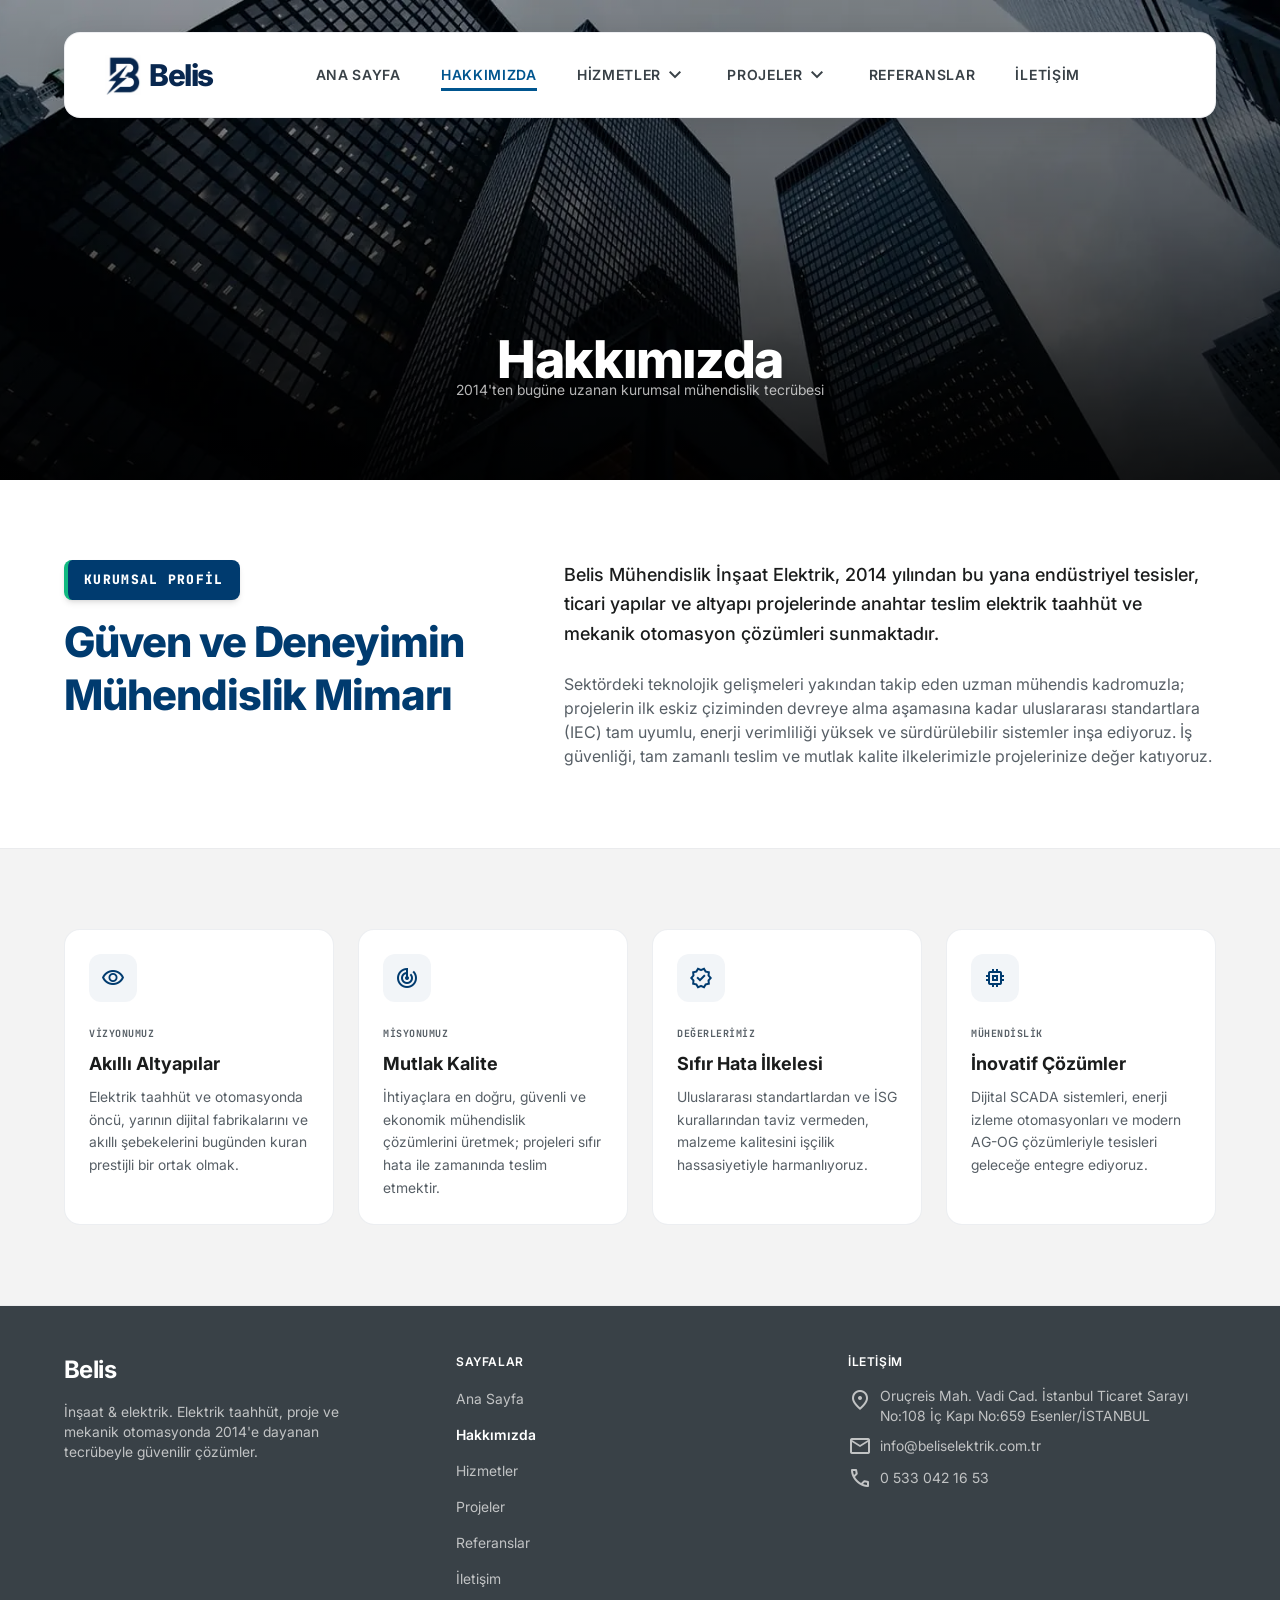
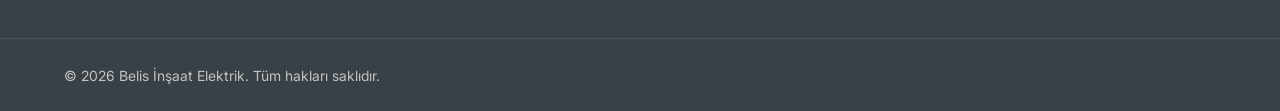
==== commit 733690ca: "Icerik: iletisim bilgilerini guncelle, harita bolumunu kaldir Telefon: 0 553 002 92 08 -> 0 533 042 " ====
--- a/hakkimizda.html
+++ b/hakkimizda.html
@@ -17,10 +17,7 @@
 <meta name="twitter:title" content="Hakkımızda | Belis Mühendislik İnşaat Elektrik"/>
 <meta name="twitter:description" content="Belis'in köklü geçmişi, vizyonu, misyonu ve endüstriyel elektrik taahhüt sektöründeki mühendislik ilkeleri."/>
 <meta name="twitter:image" content="https://www.beliselektrik.com.tr/assets/hakkimizda_bg.jpg"/>
-<link rel="preconnect" href="https://fonts.googleapis.com"/>
-<link rel="preconnect" href="https://fonts.gstatic.com" crossorigin="anonymous"/>
 <link rel="icon" href="data:image/svg+xml,%3Csvg xmlns='http://www.w3.org/2000/svg' viewBox='0 0 64 64'%3E%3Crect width='64' height='64' rx='14' fill='%23003B6F'/%3E%3Cpath d='M37 6 14 38h13l-5 20 26-34H33l4-18z' fill='%2310B981'/%3E%3C/svg%3E"/>
-<link rel="preload" href="assets/fonts/inter-subset.woff2" as="font" type="font/woff2" crossorigin="anonymous"/>
 <link href="assets/tailwind.css" rel="stylesheet"/>
 <style>
 /* Yerel (self-hosted) variable fontlar — sitede kullanılan karakterlere
@@ -29,8 +26,14 @@
 @font-face{font-family:'Inter';font-style:normal;font-weight:100 900;font-display:swap;src:url(assets/fonts/inter-subset.woff2) format('woff2')}
 @font-face{font-family:'JetBrains Mono';font-style:normal;font-weight:100 800;font-display:swap;src:url(assets/fonts/jetbrainsmono-subset.woff2) format('woff2')}
 </style>
-<link href="https://fonts.googleapis.com/css2?family=Material+Symbols+Outlined:wght,FILL@100..700,0..1&display=swap" rel="stylesheet" media="print" onload="this.media='all'"/>
-<noscript><link href="https://fonts.googleapis.com/css2?family=Material+Symbols+Outlined:wght,FILL@100..700,0..1&display=swap" rel="stylesheet"/><style>.material-symbols-outlined{opacity:1}</style></noscript>
+<style>
+/* Material Symbols Outlined - yerel (self-hosted). Google Fonts'a giden
+   ayri istek kaldirildi (tek instance wght=400/FILL=0, sitede baska
+   deger kullanilmiyor). */
+@font-face{font-family:'Material Symbols Outlined';font-style:normal;font-weight:400;font-display:swap;src:url(assets/fonts/material-symbols-outlined.woff2) format('woff2')}
+.material-symbols-outlined{font-family:'Material Symbols Outlined';font-weight:normal;font-style:normal;font-size:24px;line-height:1;letter-spacing:normal;text-transform:none;display:inline-block;white-space:nowrap;word-wrap:normal;direction:ltr;-webkit-font-feature-settings:'liga';-webkit-font-smoothing:antialiased}
+</style>
+<noscript><style>.material-symbols-outlined{opacity:1}</style></noscript>
 <style>.material-symbols-outlined{opacity:0;transition:opacity .25s ease}html.ms-ready .material-symbols-outlined{opacity:1}</style>
 <script>(function(){var r=function(){document.documentElement.classList.add('ms-ready')};if(document.fonts&&document.fonts.load){document.fonts.load('24px "Material Symbols Outlined"').then(r,r);setTimeout(r,2500)}else{r()}})();</script>
 
@@ -304,8 +307,8 @@
 <h4 class="text-label-bold text-surface-white mb-4 uppercase tracking-wider text-xs">İletişim</h4>
 <address class="text-body-sm text-surface-variant/80 not-italic flex flex-col gap-2">
 <span class="flex items-start gap-2"><span class="material-symbols-outlined text-[16px] mt-0.5">location_on</span> Oruçreis Mah. Vadi Cad. İstanbul Ticaret Sarayı No:108 İç Kapı No:659 Esenler/İSTANBUL</span>
-<span class="flex items-center gap-2"><span class="material-symbols-outlined text-[16px]">mail</span> info@belis.com.tr</span>
-<span class="flex items-center gap-2"><span class="material-symbols-outlined text-[16px]">call</span> 0 553 002 92 08</span>
+<span class="flex items-center gap-2"><span class="material-symbols-outlined text-[16px]">mail</span> info@beliselektrik.com.tr</span>
+<span class="flex items-center gap-2"><span class="material-symbols-outlined text-[16px]">call</span> 0 533 042 16 53</span>
 </address>
 </div>
 </div>
